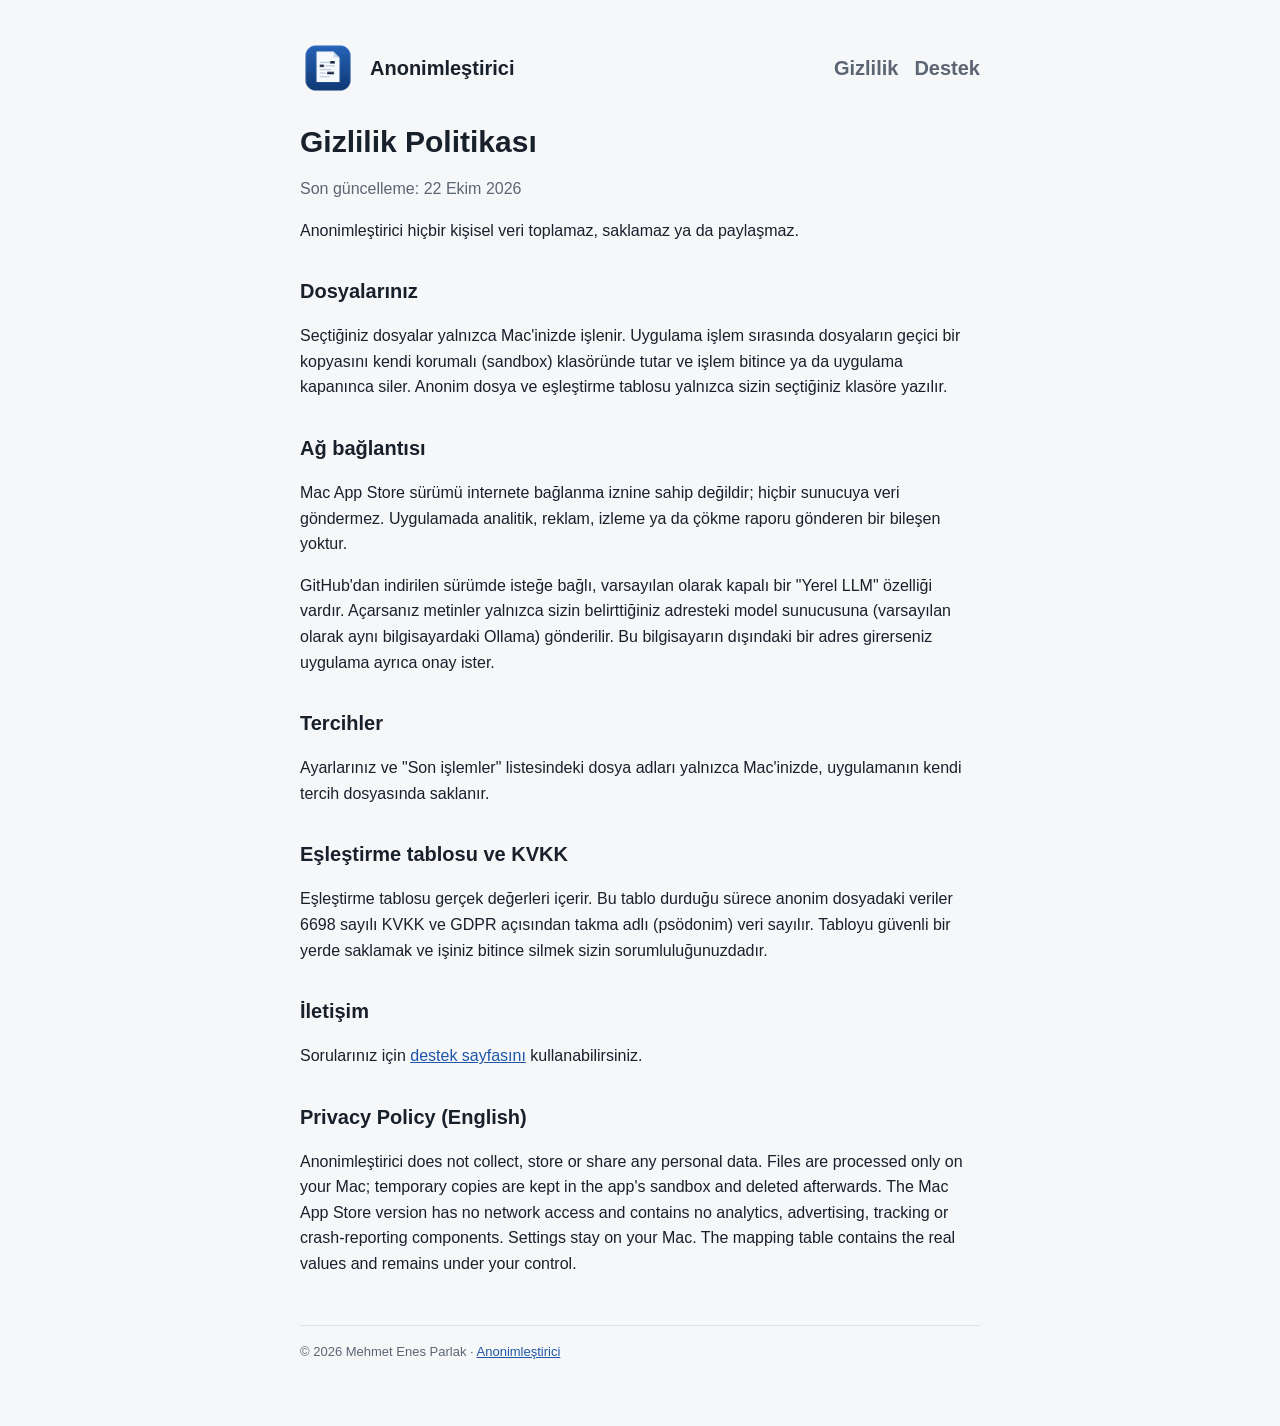
==== site/gizlilik.html @ cafde000 "Anonimleştirici 0.1.0 Türkçe belgelerdeki kişisel verileri Mac'ten çıkarmadan anonimleştiren uygulam" ====
<!doctype html>
<html lang="tr">
<head>
<meta charset="utf-8"><meta name="viewport" content="width=device-width, initial-scale=1">
<title>Gizlilik Politikası · Anonimleştirici</title>
<link rel="stylesheet" href="style.css">
</head>
<body><main>
<header><img src="icon.png" alt=""><a href="./">Anonimleştirici</a>
<nav><a href="gizlilik.html">Gizlilik</a><a href="destek.html">Destek</a></nav></header>
<h1>Gizlilik Politikası</h1>
<p class="muted">Son güncelleme: 22 Ekim 2026</p>
<p>Anonimleştirici hiçbir kişisel veri toplamaz, saklamaz ya da paylaşmaz.</p>
<h2>Dosyalarınız</h2>
<p>Seçtiğiniz dosyalar yalnızca Mac'inizde işlenir. Uygulama işlem sırasında dosyaların geçici bir kopyasını kendi korumalı (sandbox) klasöründe tutar ve işlem bitince ya da uygulama kapanınca siler. Anonim dosya ve eşleştirme tablosu yalnızca sizin seçtiğiniz klasöre yazılır.</p>
<h2>Ağ bağlantısı</h2>
<p>Mac App Store sürümü internete bağlanma iznine sahip değildir; hiçbir sunucuya veri göndermez. Uygulamada analitik, reklam, izleme ya da çökme raporu gönderen bir bileşen yoktur.</p>
<p>GitHub'dan indirilen sürümde isteğe bağlı, varsayılan olarak kapalı bir "Yerel LLM" özelliği vardır. Açarsanız metinler yalnızca sizin belirttiğiniz adresteki model sunucusuna (varsayılan olarak aynı bilgisayardaki Ollama) gönderilir. Bu bilgisayarın dışındaki bir adres girerseniz uygulama ayrıca onay ister.</p>
<h2>Tercihler</h2>
<p>Ayarlarınız ve "Son işlemler" listesindeki dosya adları yalnızca Mac'inizde, uygulamanın kendi tercih dosyasında saklanır.</p>
<h2>Eşleştirme tablosu ve KVKK</h2>
<p>Eşleştirme tablosu gerçek değerleri içerir. Bu tablo durduğu sürece anonim dosyadaki veriler 6698 sayılı KVKK ve GDPR açısından takma adlı (psödonim) veri sayılır. Tabloyu güvenli bir yerde saklamak ve işiniz bitince silmek sizin sorumluluğunuzdadır.</p>
<h2>İletişim</h2>
<p>Sorularınız için <a href="destek.html">destek sayfasını</a> kullanabilirsiniz.</p>
<h2 lang="en">Privacy Policy (English)</h2>
<p lang="en">Anonimleştirici does not collect, store or share any personal data. Files are processed only on your Mac; temporary copies are kept in the app's sandbox and deleted afterwards. The Mac App Store version has no network access and contains no analytics, advertising, tracking or crash-reporting components. Settings stay on your Mac. The mapping table contains the real values and remains under your control.</p>
<footer>© 2026 Mehmet Enes Parlak · <a href="./">Anonimleştirici</a></footer>
</main></body></html>
---- site/style.css ----
:root { --bg:#f6f7f9; --paper:#fff; --ink:#18202b; --muted:#5b6573; --line:#dde2e8; --accent:#1f56a8; }
@media (prefers-color-scheme: dark) { :root { --bg:#14181d; --paper:#1b2027; --ink:#e6e9ed; --muted:#9aa4b0; --line:#2e353e; --accent:#6ea1f0; } }
* { box-sizing: border-box; }
body { margin:0; background:var(--bg); color:var(--ink); font:16px/1.6 -apple-system, BlinkMacSystemFont, "Helvetica Neue", Arial, sans-serif; }
main { max-width: 720px; margin: 0 auto; padding: 40px max(20px, env(safe-area-inset-left)) 64px; }
header { display:flex; align-items:center; gap:14px; margin-bottom: 28px; }
header img { width:56px; height:56px; }
header a { color: inherit; text-decoration: none; font-weight: 600; font-size: 20px; }
nav { margin-left:auto; display:flex; gap:16px; font-size:14px; }
nav a { color: var(--muted); text-decoration:none; } nav a:hover { color: var(--accent); }
h1 { font-size: 30px; line-height:1.2; margin: 0 0 12px; text-wrap: balance; }
h2 { font-size: 20px; margin: 32px 0 8px; }
p, li { color: var(--ink); } .muted { color: var(--muted); }
a { color: var(--accent); }
.card { background: var(--paper); border:1px solid var(--line); border-radius: 12px; padding: 18px 20px; margin: 16px 0; }
code { background: var(--paper); border:1px solid var(--line); border-radius:4px; padding: 1px 5px; font-size: 14px; }
footer { margin-top: 48px; font-size: 13px; color: var(--muted); border-top: 1px solid var(--line); padding-top: 16px; }
img.shot { width:100%; border-radius: 10px; border:1px solid var(--line); margin: 12px 0; }
a.download { display:inline-block; background:var(--accent); color:#fff; text-decoration:none; font-weight:600; padding:10px 18px; border-radius:8px; }
a.download:hover { filter:brightness(1.08); }
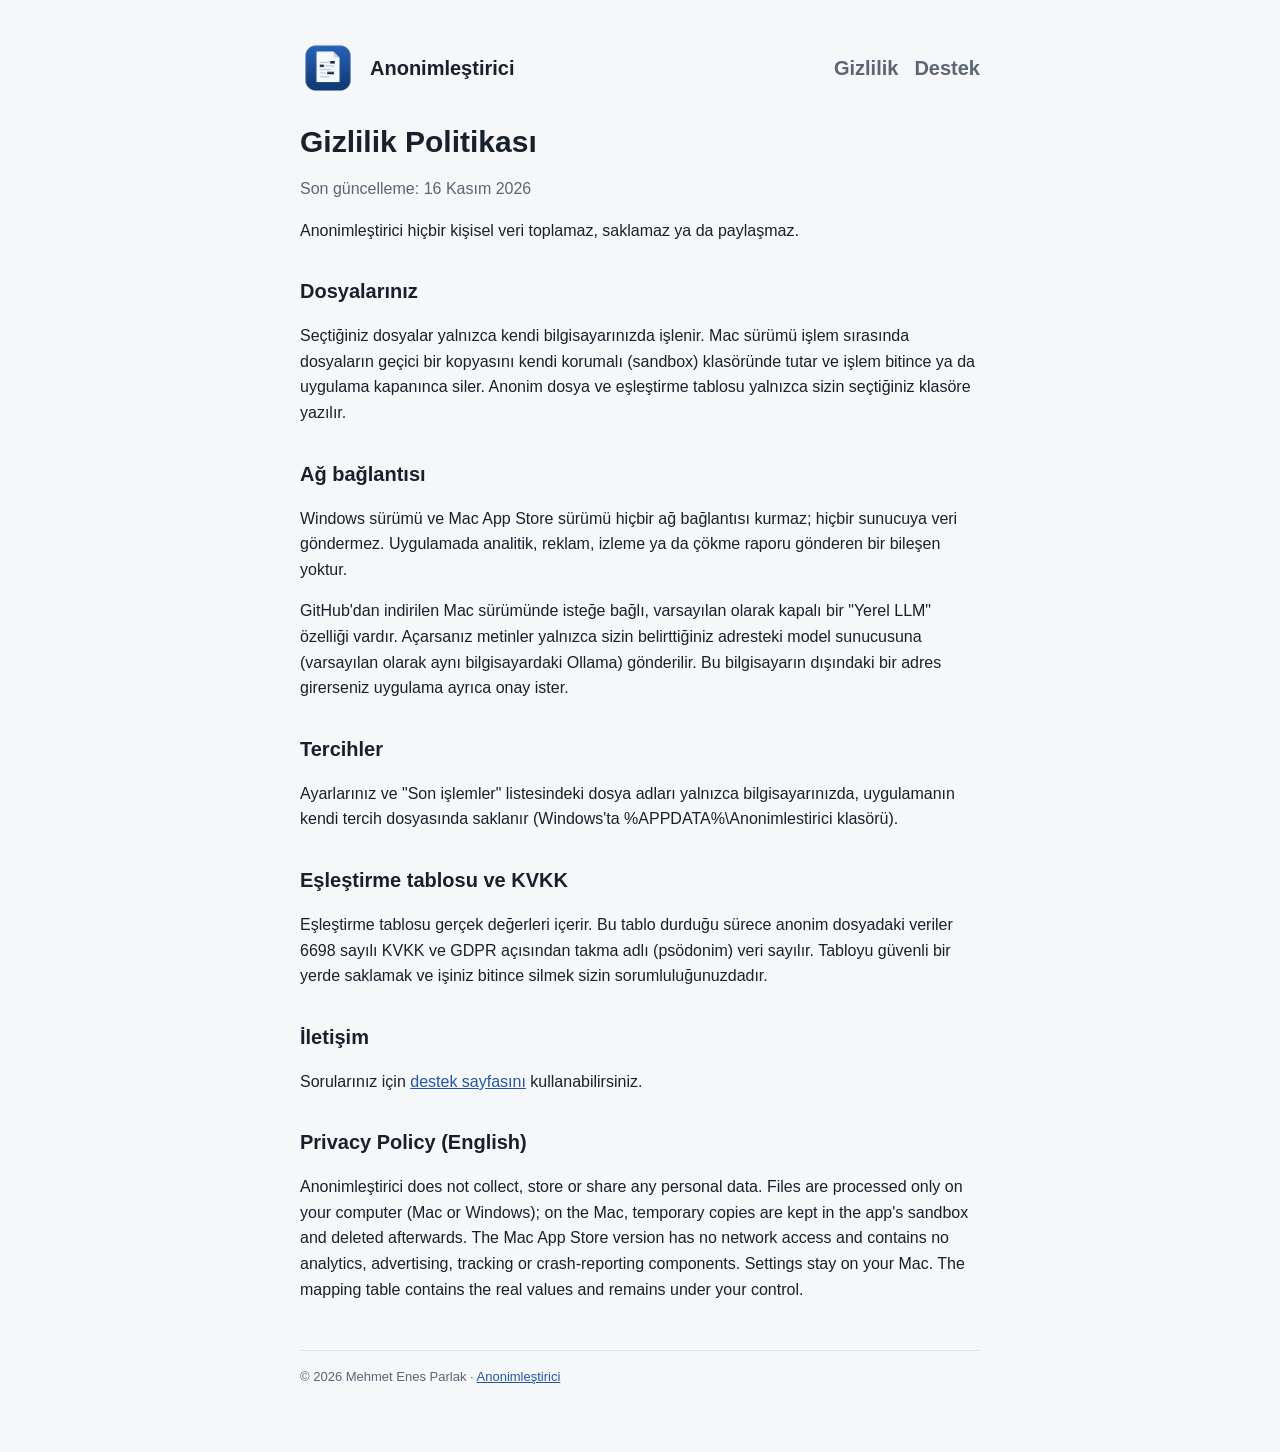
==== commit 2dbf6d18: "0.2.0: Windows sürümü; kurulum rehberi, README ve tanıtım sayfası iki platforma göre güncellendi" ====
--- a/site/gizlilik.html
+++ b/site/gizlilik.html
@@ -9,20 +9,20 @@
 <header><img src="icon.png" alt=""><a href="./">Anonimleştirici</a>
 <nav><a href="gizlilik.html">Gizlilik</a><a href="destek.html">Destek</a></nav></header>
 <h1>Gizlilik Politikası</h1>
-<p class="muted">Son güncelleme: 22 Ekim 2026</p>
+<p class="muted">Son güncelleme: 16 Kasım 2026</p>
 <p>Anonimleştirici hiçbir kişisel veri toplamaz, saklamaz ya da paylaşmaz.</p>
 <h2>Dosyalarınız</h2>
-<p>Seçtiğiniz dosyalar yalnızca Mac'inizde işlenir. Uygulama işlem sırasında dosyaların geçici bir kopyasını kendi korumalı (sandbox) klasöründe tutar ve işlem bitince ya da uygulama kapanınca siler. Anonim dosya ve eşleştirme tablosu yalnızca sizin seçtiğiniz klasöre yazılır.</p>
+<p>Seçtiğiniz dosyalar yalnızca kendi bilgisayarınızda işlenir. Mac sürümü işlem sırasında dosyaların geçici bir kopyasını kendi korumalı (sandbox) klasöründe tutar ve işlem bitince ya da uygulama kapanınca siler. Anonim dosya ve eşleştirme tablosu yalnızca sizin seçtiğiniz klasöre yazılır.</p>
 <h2>Ağ bağlantısı</h2>
-<p>Mac App Store sürümü internete bağlanma iznine sahip değildir; hiçbir sunucuya veri göndermez. Uygulamada analitik, reklam, izleme ya da çökme raporu gönderen bir bileşen yoktur.</p>
-<p>GitHub'dan indirilen sürümde isteğe bağlı, varsayılan olarak kapalı bir "Yerel LLM" özelliği vardır. Açarsanız metinler yalnızca sizin belirttiğiniz adresteki model sunucusuna (varsayılan olarak aynı bilgisayardaki Ollama) gönderilir. Bu bilgisayarın dışındaki bir adres girerseniz uygulama ayrıca onay ister.</p>
+<p>Windows sürümü ve Mac App Store sürümü hiçbir ağ bağlantısı kurmaz; hiçbir sunucuya veri göndermez. Uygulamada analitik, reklam, izleme ya da çökme raporu gönderen bir bileşen yoktur.</p>
+<p>GitHub'dan indirilen Mac sürümünde isteğe bağlı, varsayılan olarak kapalı bir "Yerel LLM" özelliği vardır. Açarsanız metinler yalnızca sizin belirttiğiniz adresteki model sunucusuna (varsayılan olarak aynı bilgisayardaki Ollama) gönderilir. Bu bilgisayarın dışındaki bir adres girerseniz uygulama ayrıca onay ister.</p>
 <h2>Tercihler</h2>
-<p>Ayarlarınız ve "Son işlemler" listesindeki dosya adları yalnızca Mac'inizde, uygulamanın kendi tercih dosyasında saklanır.</p>
+<p>Ayarlarınız ve "Son işlemler" listesindeki dosya adları yalnızca bilgisayarınızda, uygulamanın kendi tercih dosyasında saklanır (Windows'ta %APPDATA%\Anonimlestirici klasörü).</p>
 <h2>Eşleştirme tablosu ve KVKK</h2>
 <p>Eşleştirme tablosu gerçek değerleri içerir. Bu tablo durduğu sürece anonim dosyadaki veriler 6698 sayılı KVKK ve GDPR açısından takma adlı (psödonim) veri sayılır. Tabloyu güvenli bir yerde saklamak ve işiniz bitince silmek sizin sorumluluğunuzdadır.</p>
 <h2>İletişim</h2>
 <p>Sorularınız için <a href="destek.html">destek sayfasını</a> kullanabilirsiniz.</p>
 <h2 lang="en">Privacy Policy (English)</h2>
-<p lang="en">Anonimleştirici does not collect, store or share any personal data. Files are processed only on your Mac; temporary copies are kept in the app's sandbox and deleted afterwards. The Mac App Store version has no network access and contains no analytics, advertising, tracking or crash-reporting components. Settings stay on your Mac. The mapping table contains the real values and remains under your control.</p>
+<p lang="en">Anonimleştirici does not collect, store or share any personal data. Files are processed only on your computer (Mac or Windows); on the Mac, temporary copies are kept in the app's sandbox and deleted afterwards. The Mac App Store version has no network access and contains no analytics, advertising, tracking or crash-reporting components. Settings stay on your Mac. The mapping table contains the real values and remains under your control.</p>
 <footer>© 2026 Mehmet Enes Parlak · <a href="./">Anonimleştirici</a></footer>
 </main></body></html>
--- a/site/style.css
+++ b/site/style.css
@@ -18,3 +18,4 @@
 img.shot { width:100%; border-radius: 10px; border:1px solid var(--line); margin: 12px 0; }
 a.download { display:inline-block; background:var(--accent); color:#fff; text-decoration:none; font-weight:600; padding:10px 18px; border-radius:8px; }
 a.download:hover { filter:brightness(1.08); }
+.downloads { display:flex; flex-wrap:wrap; gap:10px; margin: 8px 0 4px; }
